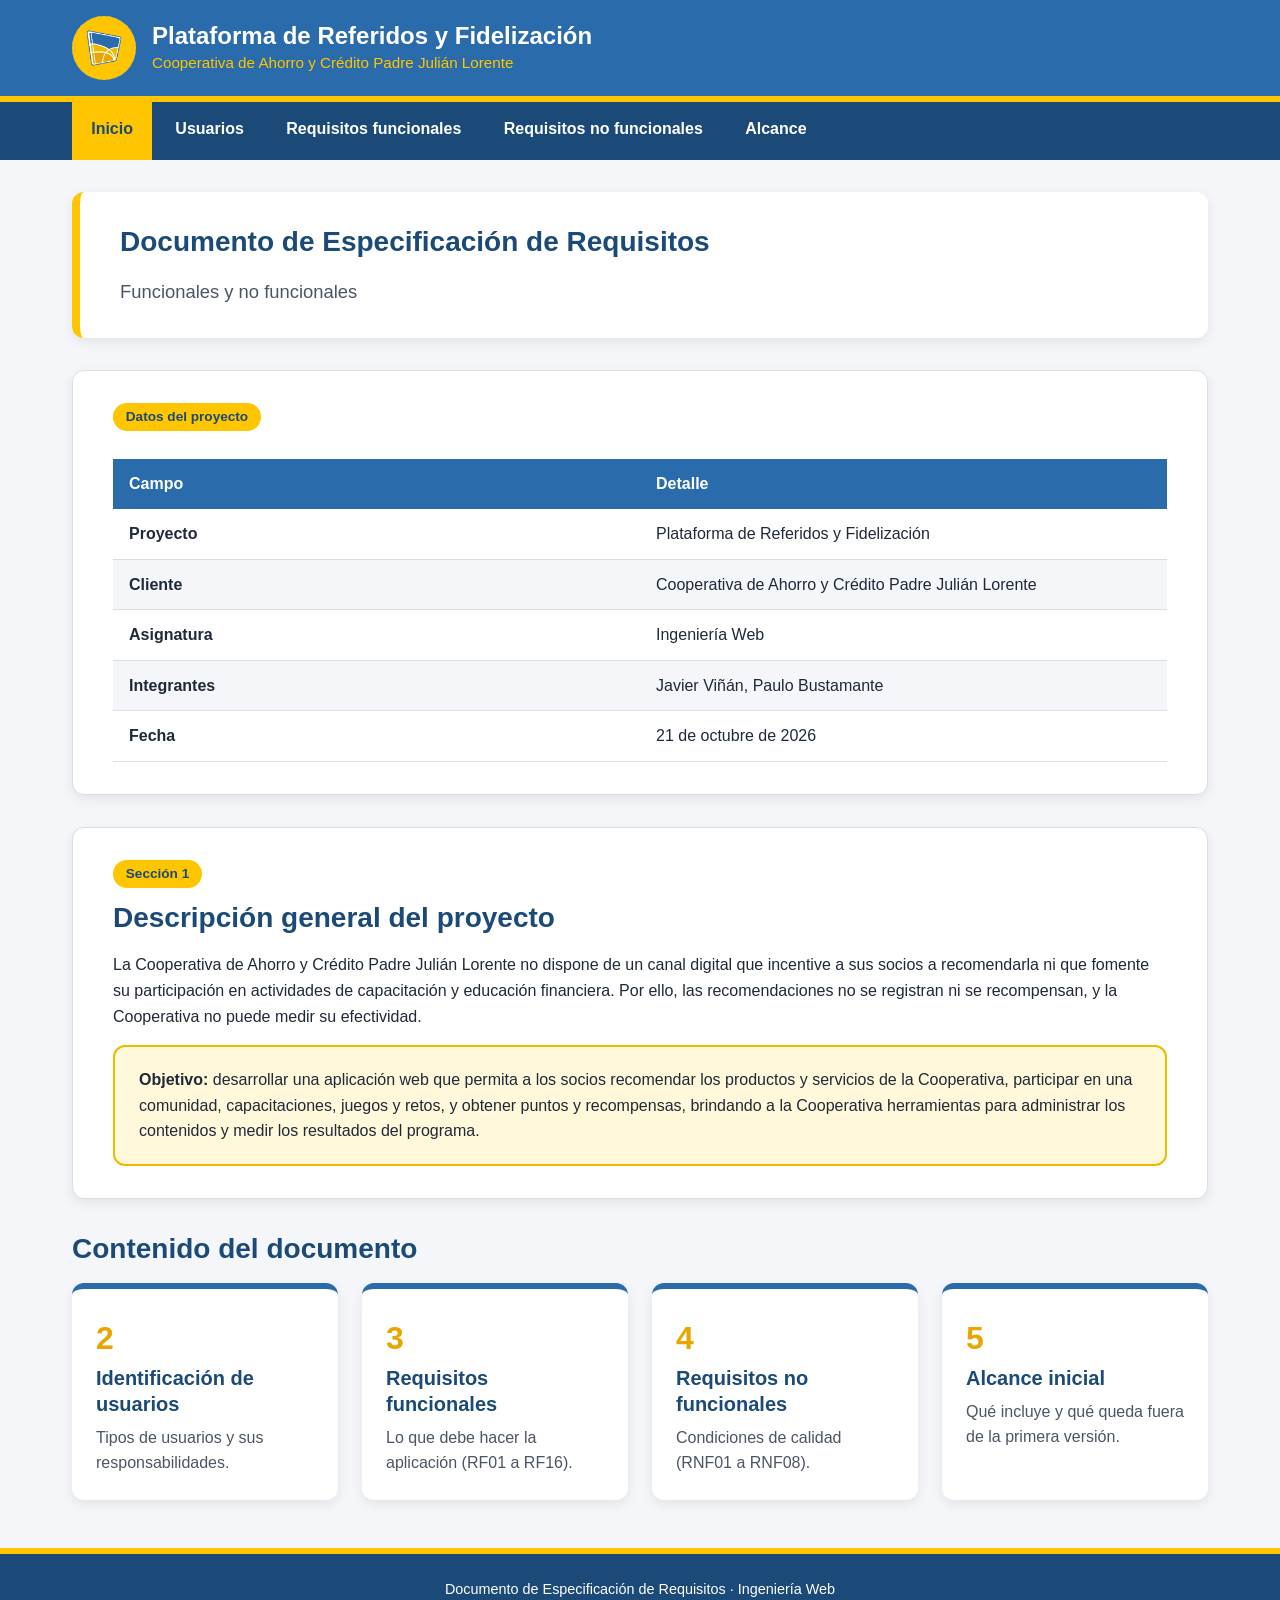
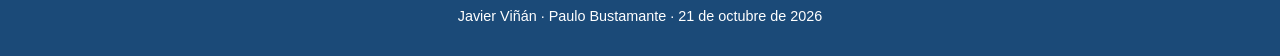
==== index.html @ 6e125617 "Estructura inicial del sitio Plataforma de Referidos y Fidelización" ====
<!DOCTYPE html>
<html lang="es">
<head>
    <meta charset="UTF-8">
    <meta name="viewport" content="width=device-width, initial-scale=1.0">
    <title>Inicio | Plataforma de Referidos y Fidelización</title>
    <link rel="stylesheet" href="css/estilos.css">
</head>
<body>
    <header id="encabezado">
        <div class="encabezado-contenido">
            <img class="logo" src="img/logo.png" alt="Logo de la Cooperativa de Ahorro y Crédito Padre Julián Lorente">
            <div class="marca">
                <h1>Plataforma de Referidos y Fidelización</h1>
                <p>Cooperativa de Ahorro y Crédito Padre Julián Lorente</p>
            </div>
        </div>
    </header>

    <nav id="menu" aria-label="Menú principal">
        <ul>
            <li><a href="index.html" class="activo" aria-current="page">Inicio</a></li>
            <li><a href="secundarias/usuarios.html">Usuarios</a></li>
            <li><a href="secundarias/requisitos-funcionales.html">Requisitos funcionales</a></li>
            <li><a href="secundarias/requisitos-no-funcionales.html">Requisitos no funcionales</a></li>
            <li><a href="secundarias/alcance.html">Alcance</a></li>
        </ul>
    </nav>

    <main>
        <section class="banner">
            <h2>Documento de Especificación de Requisitos</h2>
            <p class="subtitulo">Funcionales y no funcionales</p>
        </section>

        <section class="tarjeta">
            <span class="etiqueta-seccion">Datos del proyecto</span>
            <table class="tabla-datos">
                <thead>
                    <tr>
                        <th>Campo</th>
                        <th>Detalle</th>
                    </tr>
                </thead>
                <tbody>
                    <tr><td><strong>Proyecto</strong></td><td>Plataforma de Referidos y Fidelización</td></tr>
                    <tr><td><strong>Cliente</strong></td><td>Cooperativa de Ahorro y Crédito Padre Julián Lorente</td></tr>
                    <tr><td><strong>Asignatura</strong></td><td>Ingeniería Web</td></tr>
                    <tr><td><strong>Integrantes</strong></td><td>Javier Viñán, Paulo Bustamante</td></tr>
                    <tr><td><strong>Fecha</strong></td><td>21 de octubre de 2026</td></tr>
                </tbody>
            </table>
        </section>

        <section class="tarjeta" id="descripcion">
            <span class="etiqueta-seccion">Sección 1</span>
            <h2>Descripción general del proyecto</h2>
            <p>La Cooperativa de Ahorro y Crédito Padre Julián Lorente no dispone de un canal digital que incentive a sus socios a recomendarla ni que fomente su participación en actividades de capacitación y educación financiera. Por ello, las recomendaciones no se registran ni se recompensan, y la Cooperativa no puede medir su efectividad.</p>
            <div class="destacado">
                <p><strong>Objetivo:</strong> desarrollar una aplicación web que permita a los socios recomendar los productos y servicios de la Cooperativa, participar en una comunidad, capacitaciones, juegos y retos, y obtener puntos y recompensas, brindando a la Cooperativa herramientas para administrar los contenidos y medir los resultados del programa.</p>
            </div>
        </section>

        <section>
            <h2>Contenido del documento</h2>
            <div class="accesos">
                <a class="acceso" href="secundarias/usuarios.html">
                    <span class="numero">2</span>
                    <h3>Identificación de usuarios</h3>
                    <p>Tipos de usuarios y sus responsabilidades.</p>
                </a>
                <a class="acceso" href="secundarias/requisitos-funcionales.html">
                    <span class="numero">3</span>
                    <h3>Requisitos funcionales</h3>
                    <p>Lo que debe hacer la aplicación (RF01 a RF16).</p>
                </a>
                <a class="acceso" href="secundarias/requisitos-no-funcionales.html">
                    <span class="numero">4</span>
                    <h3>Requisitos no funcionales</h3>
                    <p>Condiciones de calidad (RNF01 a RNF08).</p>
                </a>
                <a class="acceso" href="secundarias/alcance.html">
                    <span class="numero">5</span>
                    <h3>Alcance inicial</h3>
                    <p>Qué incluye y qué queda fuera de la primera versión.</p>
                </a>
            </div>
        </section>
    </main>

    <footer>
        <p>Documento de Especificación de Requisitos · Ingeniería Web</p>
        <p>Javier Viñán · Paulo Bustamante · 21 de octubre de 2026</p>
    </footer>
</body>
</html>
---- css/estilos.css ----
/* =========================================================
   Hoja de estilos externa - Plataforma de Referidos y Fidelización
   Cooperativa de Ahorro y Crédito Padre Julián Lorente
   Se usa en TODAS las páginas para mantener un diseño uniforme.
   ========================================================= */

/* ---------- 1. Variables CSS (colores tomados del logo) ---------- */
:root {
  --azul: #296bab;          /* azul institucional */
  --azul-oscuro: #1b4a78;   /* para textos y fondos oscuros */
  --amarillo: #ffc600;      /* amarillo principal */
  --dorado: #ecbb00;        /* amarillo dorado */
  --ambar: #e7a600;         /* ámbar */
  --blanco: #ffffff;
  --gris-fondo: #f4f6f9;
  --gris-borde: #d9dee5;
  --texto: #1f2937;
  --texto-suave: #4b5563;

  --radio: 12px;
  --sombra: 0 4px 12px rgba(0, 0, 0, 0.08);
  --ancho-max: 1200px;
}

/* ---------- 2. Reinicio y modelo de caja ---------- */
* {
  margin: 0;
  padding: 0;
  box-sizing: border-box;   /* el ancho incluye padding y border */
}

/* ---------- 3. Selectores por etiqueta ---------- */
html {
  font-size: 100%;          /* 1rem = 16px */
}

body {
  font-family: "Segoe UI", Arial, Helvetica, sans-serif;
  font-size: 1rem;
  line-height: 1.6;
  color: var(--texto);
  background-color: var(--gris-fondo);
}

h1, h2, h3 {
  color: var(--azul-oscuro);
  line-height: 1.3;
}

h1 { font-size: 2.25rem; }
h2 { font-size: 1.75rem; margin-bottom: 1rem; }
h3 { font-size: 1.25rem; margin-bottom: 0.5rem; }

p {
  margin-bottom: 1rem;
}

a {
  color: var(--azul);
}

ul {
  padding-left: 1.5rem;
}

li {
  margin-bottom: 0.5rem;
}

/* ---------- 4. Encabezado (selector por ID) ---------- */
#encabezado {
  background-color: var(--azul);
  border-bottom: 6px solid var(--amarillo);
}

.encabezado-contenido {
  max-width: var(--ancho-max);
  margin: 0 auto;
  padding: 1rem 2rem;
  display: flex;
  align-items: center;
  gap: 1rem;
}

.logo {
  width: 64px;
  height: 64px;
  border-radius: 50%;       /* recorta las esquinas blancas del logo */
}

.marca h1 {
  color: var(--blanco);
  font-size: 1.5rem;
}

.marca p {
  color: var(--amarillo);
  font-size: 0.95rem;
  margin-bottom: 0;
}

/* ---------- 5. Menú de navegación ---------- */
#menu {
  background-color: var(--azul-oscuro);
}

#menu ul {
  max-width: var(--ancho-max);
  margin: 0 auto;
  padding: 0 2rem;
  list-style: none;
  display: flex;
  gap: 0.25rem;
}

#menu li {
  margin-bottom: 0;
}

#menu a {
  display: block;
  padding: 0.9rem 1.2rem;
  color: var(--blanco);
  text-decoration: none;
  font-weight: 600;
  border-bottom: 4px solid transparent;
}

#menu a:hover,
#menu a:focus {
  background-color: var(--azul);
  border-bottom-color: var(--dorado);
}

/* Página actual: texto oscuro sobre amarillo (buen contraste) */
#menu a.activo {
  background-color: var(--amarillo);
  color: var(--azul-oscuro);
}

/* ---------- 6. Contenido principal ---------- */
main {
  max-width: var(--ancho-max);
  margin: 2rem auto;
  padding: 0 2rem;
}

/* Banner de la página */
.banner {
  background-color: var(--blanco);
  border-left: 8px solid var(--amarillo);
  border-radius: var(--radio);
  box-shadow: var(--sombra);
  padding: 2rem 2.5rem;
  margin-bottom: 2rem;
}

.banner .subtitulo {
  font-size: 1.15rem;
  color: var(--texto-suave);
  margin-bottom: 0;
}

/* Tarjetas de sección (selector por clase) */
.tarjeta {
  background-color: var(--blanco);
  border: 1px solid var(--gris-borde);
  border-radius: var(--radio);
  box-shadow: var(--sombra);
  padding: 2rem 2.5rem;
  margin-bottom: 2rem;
}

.etiqueta-seccion {
  display: inline-block;
  background-color: var(--amarillo);
  color: var(--azul-oscuro);
  font-weight: 700;
  font-size: 0.85rem;
  padding: 0.2rem 0.8rem;
  border-radius: 20px;
  margin-bottom: 0.75rem;
}

/* Recuadro destacado (objetivo) */
.destacado {
  background-color: #fff8db;
  border: 2px solid var(--dorado);
  border-radius: var(--radio);
  padding: 1.25rem 1.5rem;
}

.destacado p {
  margin-bottom: 0;
}

/* ---------- 7. Tablas ---------- */
table {
  width: 100%;
  border-collapse: collapse;
  margin-top: 1rem;
}

th {
  background-color: var(--azul);
  color: var(--blanco);
  text-align: left;
  padding: 0.75rem 1rem;
}

td {
  padding: 0.75rem 1rem;
  border-bottom: 1px solid var(--gris-borde);
  vertical-align: top;
}

tbody tr:nth-child(even) {
  background-color: var(--gris-fondo);
}

tbody tr:hover {
  background-color: #fff3c4;
}

.codigo {
  font-weight: 700;
  color: var(--azul);
  white-space: nowrap;
}

.tabla-datos th {
  width: 25%;
}

/* ---------- 8. Cuadrícula de accesos (página de inicio) ---------- */
.accesos {
  display: flex;
  gap: 1.5rem;
}

.acceso {
  flex: 1;
  background-color: var(--blanco);
  border-top: 6px solid var(--azul);
  border-radius: var(--radio);
  box-shadow: var(--sombra);
  padding: 1.5rem;
  text-decoration: none;
  color: var(--texto);
}

.acceso:hover,
.acceso:focus {
  border-top-color: var(--amarillo);
  transform: translateY(-4px);
  box-shadow: 0 8px 20px rgba(0, 0, 0, 0.12);
}

.acceso .numero {
  font-size: 2rem;
  font-weight: 700;
  color: var(--ambar);
}

.acceso p {
  margin-bottom: 0;
  color: var(--texto-suave);
}

/* ---------- 9. Usuarios ---------- */
.usuarios {
  display: flex;
  gap: 1.5rem;
}

.usuario {
  flex: 1;
  background-color: var(--blanco);
  border: 1px solid var(--gris-borde);
  border-radius: var(--radio);
  box-shadow: var(--sombra);
  padding: 1.5rem;
}

.usuario .icono {
  width: 56px;
  height: 56px;
  border-radius: 50%;
  background-color: var(--amarillo);
  color: var(--azul-oscuro);
  font-size: 1.5rem;
  font-weight: 700;
  display: flex;
  align-items: center;
  justify-content: center;
  margin-bottom: 1rem;
}

/* ---------- 10. Etiquetas de categoría ---------- */
.categoria {
  display: inline-block;
  padding: 0.15rem 0.7rem;
  border-radius: 20px;
  font-size: 0.85rem;
  font-weight: 600;
  background-color: #e3eef9;
  color: var(--azul-oscuro);
}

/* ---------- 11. Alcance (dos columnas) ---------- */
.columnas {
  display: flex;
  gap: 1.5rem;
}

.columna {
  flex: 1;
}

.incluido {
  border-top: 6px solid #2e7d32;
}

.excluido {
  border-top: 6px solid #c62828;
}

/* ---------- 12. Pie de página ---------- */
footer {
  background-color: var(--azul-oscuro);
  color: var(--blanco);
  text-align: center;
  padding: 1.5rem 2rem;
  margin-top: 3rem;
  border-top: 6px solid var(--amarillo);
}

footer p {
  margin-bottom: 0.25rem;
  font-size: 0.9rem;
}
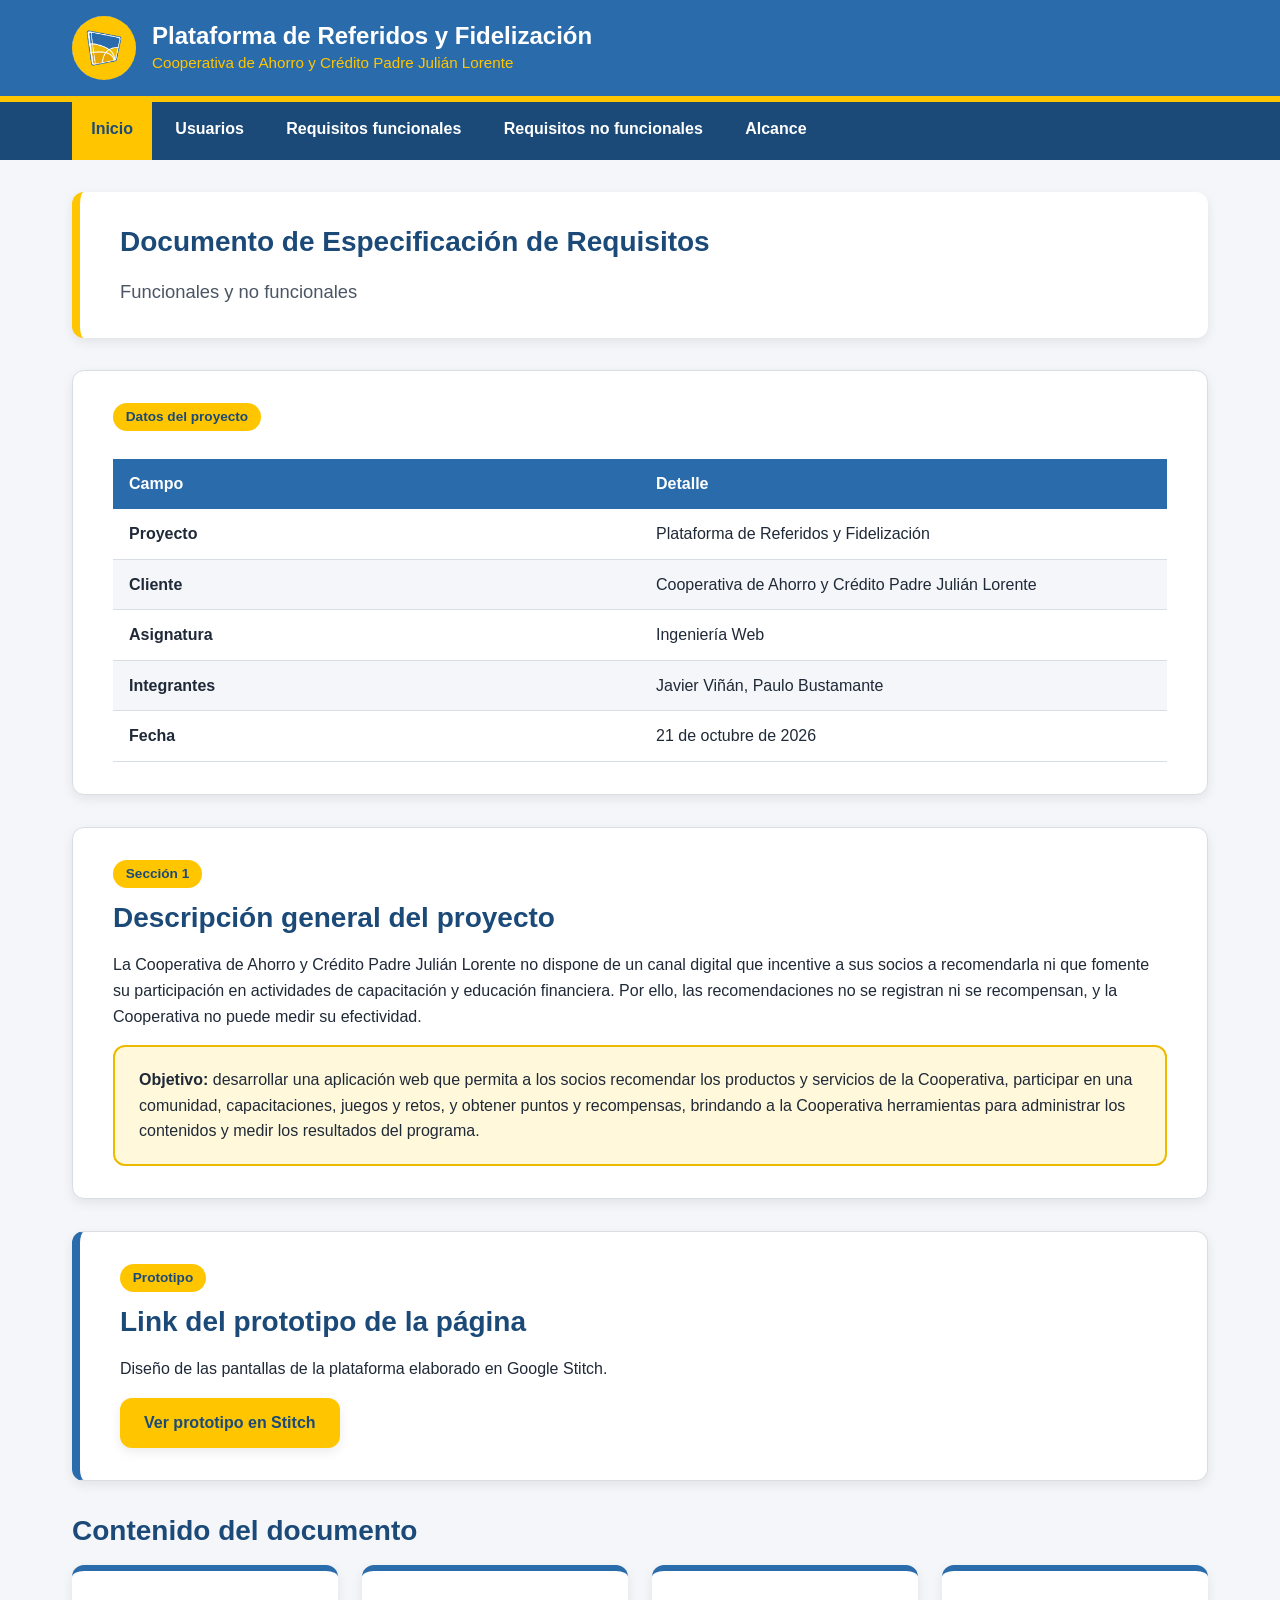
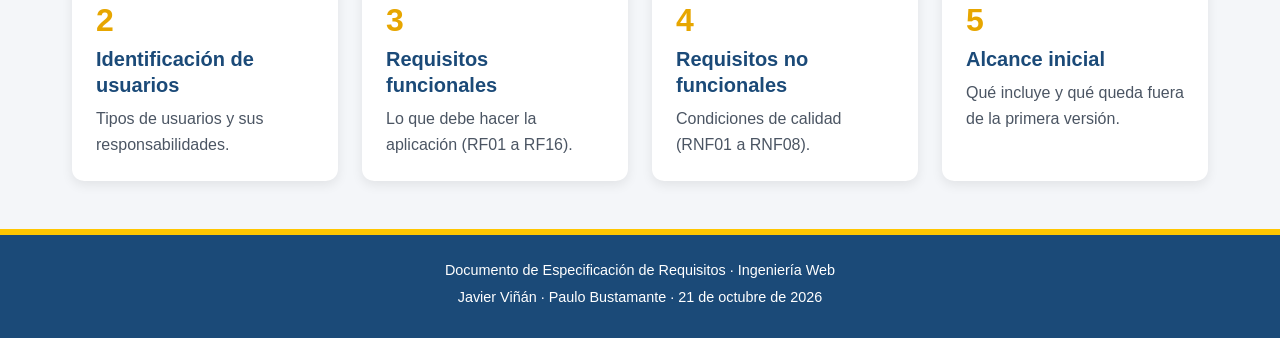
==== commit 9bf45a06: "Agrega link del prototipo de la página en Stitch" ====
--- a/index.html
+++ b/index.html
@@ -61,6 +61,13 @@
             </div>
         </section>
 
+        <section class="tarjeta prototipo">
+            <span class="etiqueta-seccion">Prototipo</span>
+            <h2>Link del prototipo de la página</h2>
+            <p>Diseño de las pantallas de la plataforma elaborado en Google Stitch.</p>
+            <a class="boton" href="https://stitch.withgoogle.com/projects/10870397376221548602" target="_blank" rel="noopener noreferrer">Ver prototipo en Stitch</a>
+        </section>
+
         <section>
             <h2>Contenido del documento</h2>
             <div class="accesos">
--- a/css/estilos.css
+++ b/css/estilos.css
@@ -339,3 +339,24 @@
   margin-bottom: 0.25rem;
   font-size: 0.9rem;
 }
+
+/* ---------- 13. Prototipo y botón ---------- */
+.prototipo {
+  border-left: 8px solid var(--azul);
+}
+
+.boton {
+  display: inline-block;
+  background-color: var(--amarillo);
+  color: var(--azul-oscuro);
+  font-weight: 700;
+  text-decoration: none;
+  padding: 0.75rem 1.5rem;
+  border-radius: var(--radio);
+  box-shadow: var(--sombra);
+}
+
+.boton:hover,
+.boton:focus {
+  background-color: var(--dorado);
+}
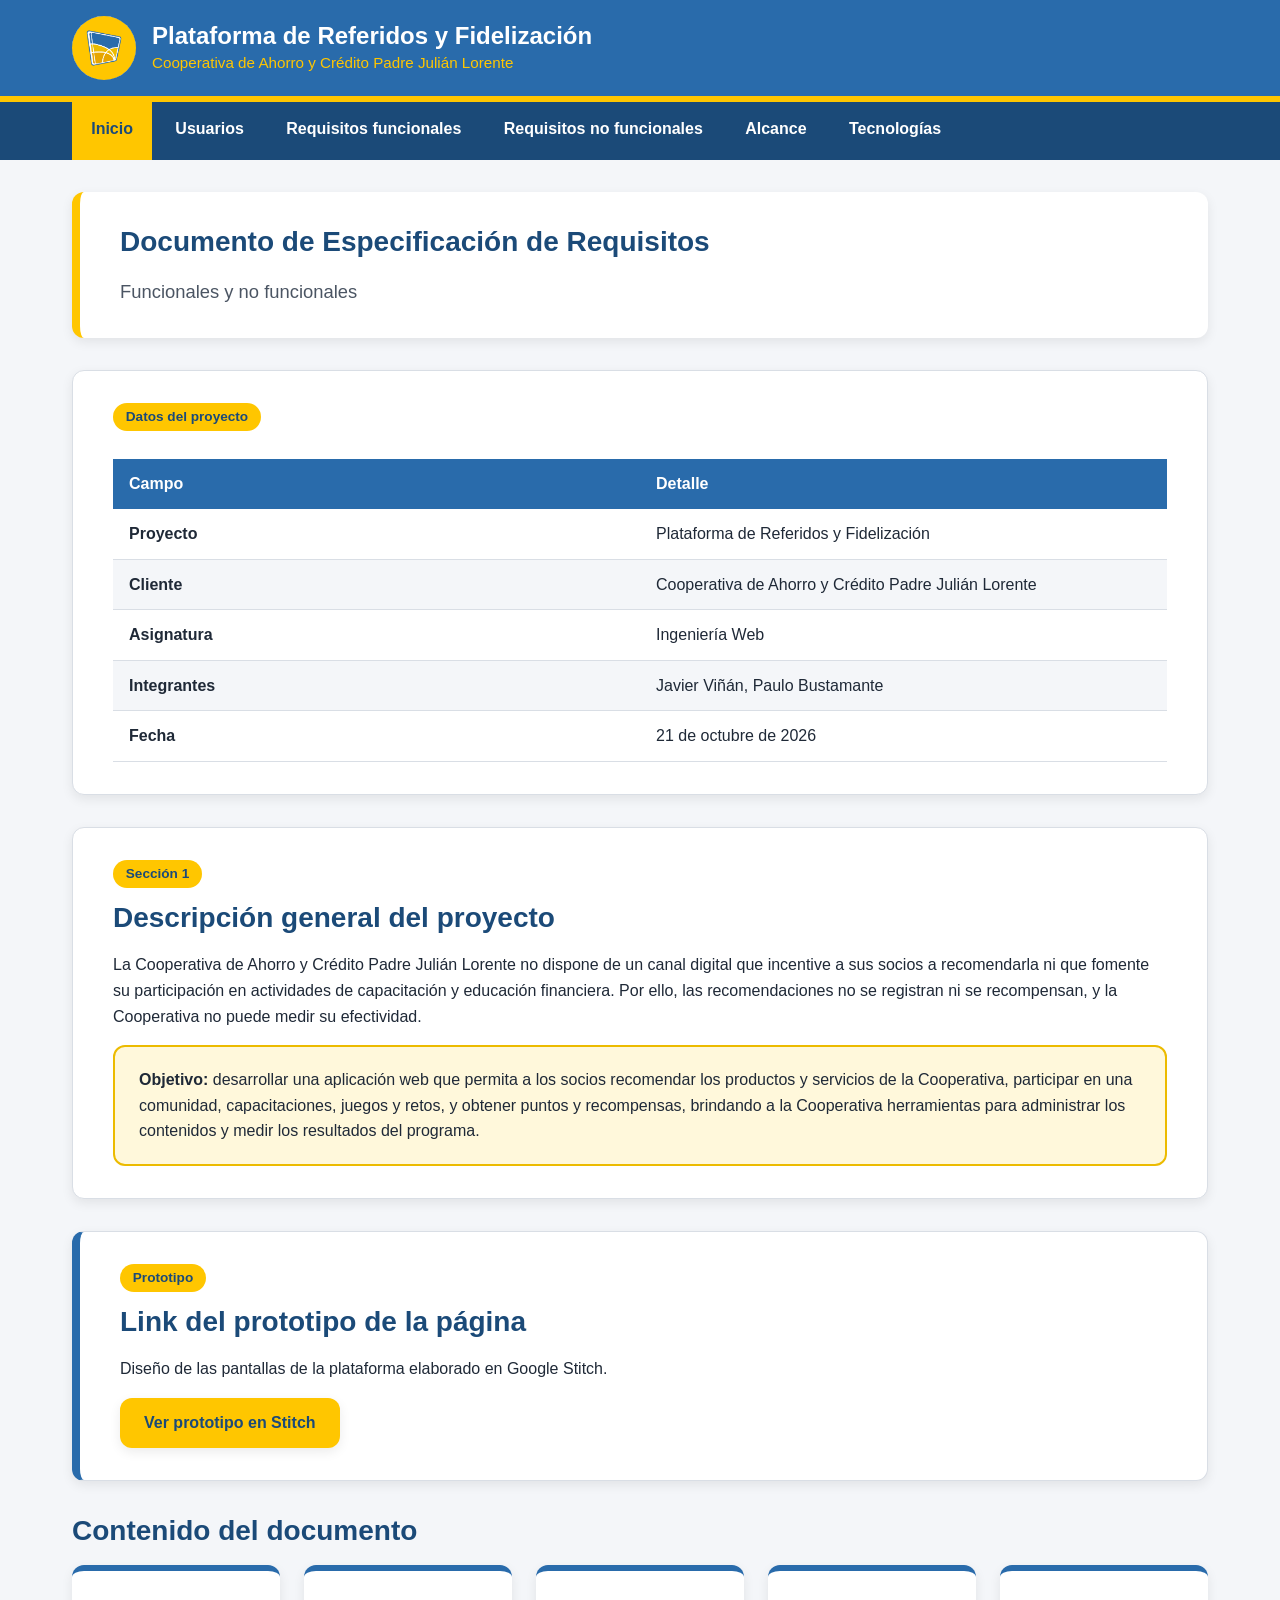
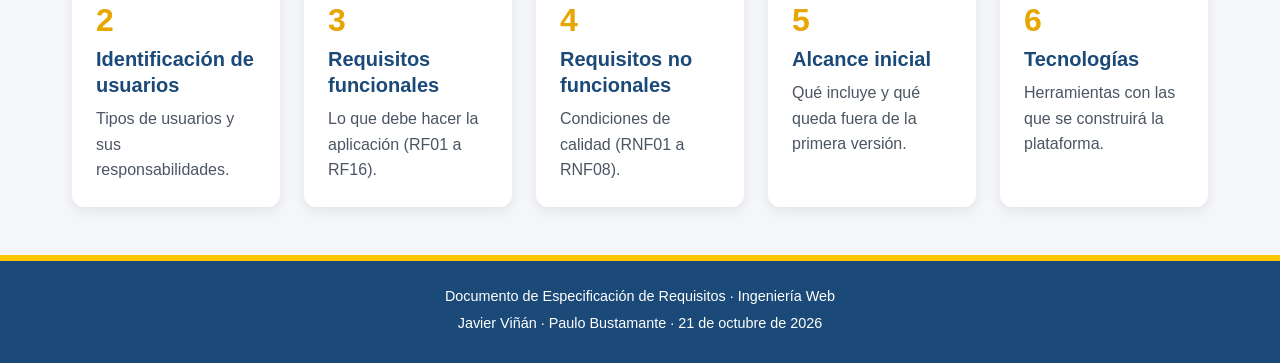
==== commit eae2fa4f: "Agrega página de tecnologías del proyecto" ====
--- a/index.html
+++ b/index.html
@@ -24,6 +24,7 @@
             <li><a href="secundarias/requisitos-funcionales.html">Requisitos funcionales</a></li>
             <li><a href="secundarias/requisitos-no-funcionales.html">Requisitos no funcionales</a></li>
             <li><a href="secundarias/alcance.html">Alcance</a></li>
+            <li><a href="secundarias/tecnologias.html">Tecnologías</a></li>
         </ul>
     </nav>
 
@@ -91,6 +92,11 @@
                     <h3>Alcance inicial</h3>
                     <p>Qué incluye y qué queda fuera de la primera versión.</p>
                 </a>
+                <a class="acceso" href="secundarias/tecnologias.html">
+                    <span class="numero">6</span>
+                    <h3>Tecnologías</h3>
+                    <p>Herramientas con las que se construirá la plataforma.</p>
+                </a>
             </div>
         </section>
     </main>
